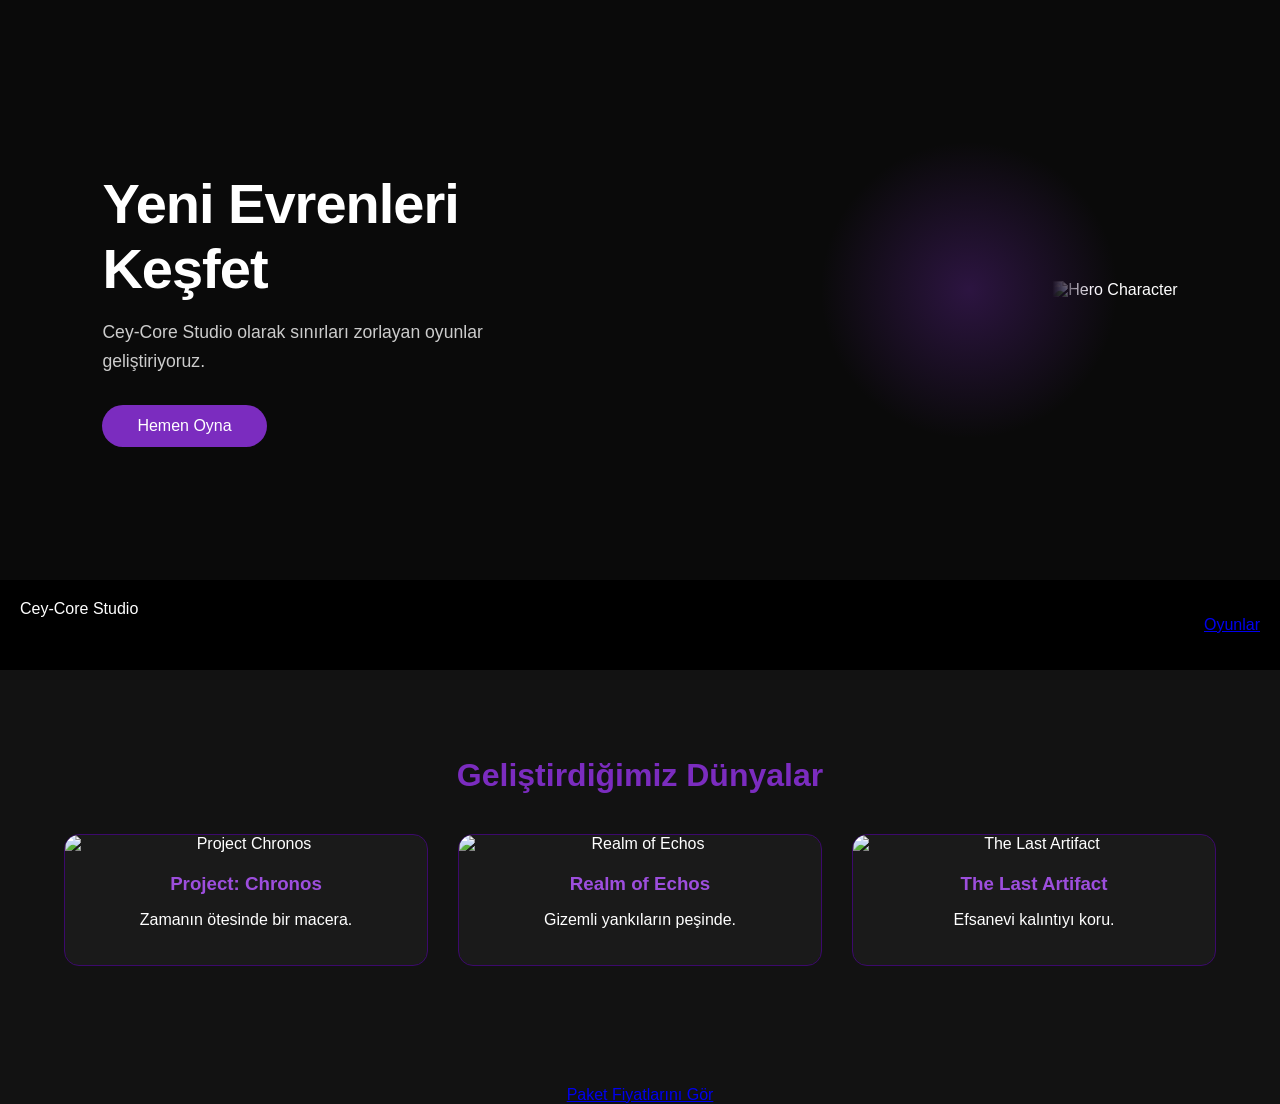
==== index.html @ 333a1ad8 "Add files via upload" ====
<!DOCTYPE html>
<html lang="tr">
<head>
    <meta charset="UTF-8">
    <title>Cey-Core Studio</title>
    <link rel="stylesheet" href="style.css">
</head>
<body>
    <header class="hero-container">
    <div class="hero-content">
        <h1>Yeni Evrenleri Keşfet</h1>
        <p>Cey-Core Studio olarak sınırları zorlayan oyunlar geliştiriyoruz.</p>
        <button class="hero-btn">Hemen Oyna</button>
    </div>
    <div class="hero-visual">
        <img src="img/anarobot.png" alt="Hero Character">
        <div class="visual-overlay"></div> </div>
</header>

    <nav class="navbar">
        <div class="logo">Cey-Core Studio</div>
        <ul class="nav-links">
            <li><a href="#">Oyunlar</a></li>
        </ul>
    </nav>

    <section class="games-section">
    <h2>Geliştirdiğimiz Dünyalar</h2>
    <div class="games-grid">
        <div class="game-item">
            <img src="img/chronos.png" alt="Project Chronos">
            <div class="game-info">
                <h3>Project: Chronos</h3>
                <p>Zamanın ötesinde bir macera.</p>
            </div>
        </div>
        <div class="game-item">
            <img src="img/echos.png" alt="Realm of Echos">
            <div class="game-info">
                <h3>Realm of Echos</h3>
                <p>Gizemli yankıların peşinde.</p>
            </div>
        </div>
        <div class="game-item">
            <img src="img/artifact.png" alt="The Last Artifact">
            <div class="game-info">
                <h3>The Last Artifact</h3>
                <p>Efsanevi kalıntıyı koru.</p>
            </div>
        </div>
    </div>
</section>

    <footer>
        <a href="task2.html">Paket Fiyatlarını Gör</a>
    </footer>

</body>
</html>
---- style.css ----
body {
    background-color: #121212; 
    color: white;
    margin: 0;
    font-family: sans-serif;
}

/* Navbar Düzeni: Elemanları yan yana dizmek için Flexbox kullanıldı */
.navbar {
    display: flex; 
    justify-content: space-between; /* logoyu en sola, menü linklerini en sağa yaslamak için kullandım*/
    padding: 20px;
    background: #000;
}

.nav-links {
    display: flex; /* Linkleri yan yana dizmek için */
    list-style: none;
}

/* HERO ALANI: Görseldeki gibi yan yana dizilim */
.hero-container {
    display: flex; /* İçerikleri yan yana dizmek için Flexbox kullanımı */
    align-items: center; /* Dikeyde ortalama */
    justify-content: space-between; /* Metin ve görsel arasına mesafe koyar */
    background-color: #0a0a0a; /* Çok koyu zemin */
    min-height: 500px;
    padding: 40px 8%;
    overflow: hidden;
}

.hero-content {
    flex: 1; /* Sol tarafın alanı kaplaması */
    z-index: 2;
}

.hero-content h1 {
    font-size: 3.5rem;
    font-weight: bold;
    margin-bottom: 15px;
    letter-spacing: -1px;
}

.hero-content p {
    font-size: 1.1rem;
    color: #cccccc;
    max-width: 450px;
    line-height: 1.6;
    margin-bottom: 30px;
}

/* "Hemen Oyna" Butonu Stili */
.hero-btn {
    background-color: #7b2cbf; /* Cey-Core Moru */
    color: white;
    border: none;
    padding: 12px 35px;
    border-radius: 25px;
    font-size: 1rem;
    cursor: pointer;
    transition: 0.3s;
}

.hero-btn:hover {
    background-color: #9d4edd;
    box-shadow: 0 0 15px rgba(123, 44, 191, 0.6);
}

/* SAĞ TARAF: Görsel ve Işık Efekti */
.hero-visual {
    flex: 1.2; /* Görsel alanını biraz daha geniş tutuyoruz */
    position: relative;
    display: flex;
    justify-content: flex-end;
}

.hero-visual img {
    max-width: 90%; /* Görselin devasa olmasını engeller */
    height: auto;
    mask-image: linear-gradient(to left, black 70%, transparent 100%); /* Görselin metne doğru yumuşakça silinmesi */
    -webkit-mask-image: linear-gradient(to left, black 70%, transparent 100%);
}

/* Görseldeki mor parlamayı simüle eden gölge */
.visual-overlay {
    position: absolute;
    top: 50%;
    right: 10%;
    width: 300px;
    height: 300px;
    background: radial-gradient(circle, rgba(123, 44, 191, 0.3) 0%, transparent 70%);
    z-index: 1;
    transform: translateY(-50%);
}

/* Mobilde görseldeki gibi düzenin bozulmamasını sağlamak için; */
@media (max-width: 992px) {
    .hero-container {
        flex-direction: column; /* linklerin otomatik olarak alt alta dizilmesini sağlama */
        text-align: center;
        padding-top: 80px;
    }
    .hero-content { margin-bottom: 40px; }
    .hero-visual { justify-content: center; }
}

/* Ana kapsayıcıyı Flexbox yaparak kartları yan yana dizme */
.pricing-wrapper {
    display: flex; /* Kartları yan yana getirmek için */
    justify-content: center; /* Kartları yatayda ortalar */
    align-items: stretch; /* Kart boylarını eşitler */
    gap: 25px; /* Kartlar arası boşluk */
    flex-wrap: wrap; /* Mobilde kartların alt alta görünmesini sağlar */
    padding: 40px 20px;
}

/* Kartların tasarımı */
.card {
    background-color: #1e1e1e; 
    border: 2px solid #7b2cbf; 
    padding: 25px;
    border-radius: 15px;
    width: 300px; /* Kart genişliği */
    text-align: center;
    transition: all 0.3s ease;
    display: flex;
    flex-direction: column; /* Kart içeriğini dikey dizmek için */
}

/* Popüler (Profesyonel) kartı daha beirgin yapmak için */
.card.popular {
    border-color: #9d4edd;
    box-shadow: 0 0 15px rgba(157, 78, 221, 0.4);
    transform: scale(1.05); /* Diğerlerinden biraz daha büyük görünsün diye */
}

.card:hover {
    transform: translateY(-10px);
    box-shadow: 0 10px 25px rgba(123, 44, 191, 0.6);
}

/* Liste elemanlarını (Özellikleri) düzenleme */
.card-body ul {
    list-style: none; /* Noktaları kaldırır */
    padding: 0;
    margin: 20px 0;
    text-align: left; /* Özellikleri sola yasla */
}

.card-body li {
    margin-bottom: 10px;
    font-size: 0.9rem;
}

.card-body li.disabled {
    color: #555; /* Devre dışı özelliklerin sönük görünmesi için*/
    text-decoration: line-through;
}

/* Buton Tasarımı */
.btn {
    display: block;
    padding: 12px;
    background-color: transparent;
    border: 2px solid #7b2cbf;
    color: white;
    text-decoration: none;
    border-radius: 8px;
    margin-top: auto;
}

.btn-primary {
    background-color: #7b2cbf;
}

/* MOBİL UYUM */
@media (max-width: 768px) {
    .pricing-wrapper {
        flex-direction: column; /* Mobilde kartları dikey dizmek için */
        align-items: center;
    }
    .card.popular {
        transform: scale(1); /* Mobilde büyütmeyi iptal etmek için */
    }
}

/* OYUNLAR GRID YAPISI */

.games-section {
    padding: 60px 5%;
    text-align: center;
}

.games-section h2 {
    color: #7b2cbf;
    margin-bottom: 40px;
    font-size: 2rem;
}

/* CSS Grid Kullanımı: Masaüstünde 3 sütunlu yapı */
.games-grid {
    display: grid; /* Izgara modeli */
    grid-template-columns: repeat(3, 1fr); /* 3 eşit genişlikte sütun oluşturmak için */
    gap: 30px; /* Elemanlar arası boşluk oluşturmak için */
}

.game-item {
    background-color: #1a1a1a;
    border-radius: 15px;
    overflow: hidden; /* Resmin köşelerden taşmaması için */
    border: 1px solid #3c096c;
    transition: transform 0.3s ease;
}

.game-item:hover {
    transform: scale(1.03);
    border-color: #7b2cbf;
}

.game-item img {
    width: 100%;
    height: auto;
    display: block;
}

.game-info {
    padding: 20px;
}

.game-info h3 {
    margin: 0 0 10px 0;
    color: #9d4edd;
}

/* Tablet ve Mobil Uyumu */
@media (max-width: 992px) {
    .hero-container {
        flex-direction: column;
        text-align: center;
        padding-top: 80px;
    }
    .hero-content { margin-bottom: 40px; }
    .hero-visual { justify-content: center; }

    /* Navigasyon linkleri için ekleme */
    .nav-links {
        display: flex;
        flex-direction: column;
        align-items: center;
        padding: 0;
        gap: 10px; /* Linkler arası biraz boşluk */
    }
}

@media (max-width: 600px) {
    .games-grid {
        grid-template-columns: 1fr; /* Mobilde tek sütun olması için */
    }
}
footer {
    display: flex;
    justify-content: center;
    margin-top: 60px;
}
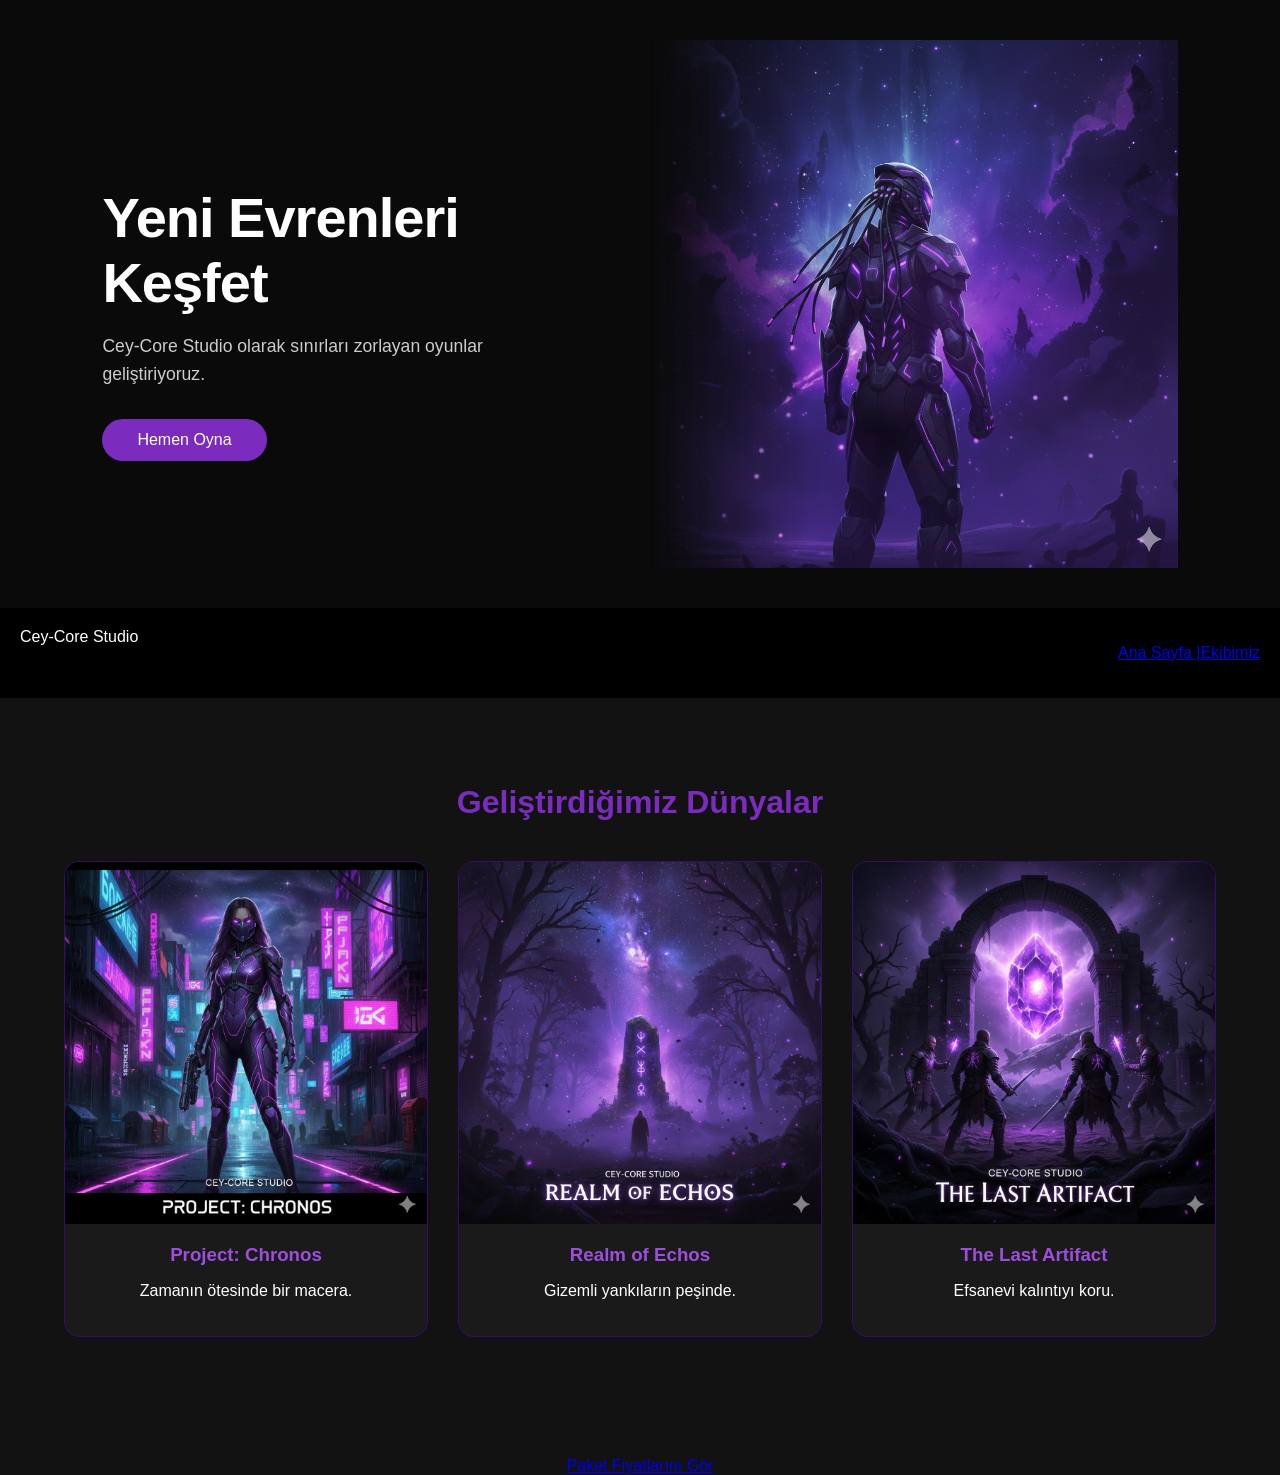
==== commit bbe1c947: "Add team section index.html" ====
--- a/index.html
+++ b/index.html
@@ -1,59 +1,64 @@
 <!DOCTYPE html>
 <html lang="tr">
+
 <head>
     <meta charset="UTF-8">
     <title>Cey-Core Studio</title>
     <link rel="stylesheet" href="style.css">
 </head>
+
 <body>
     <header class="hero-container">
-    <div class="hero-content">
-        <h1>Yeni Evrenleri Keşfet</h1>
-        <p>Cey-Core Studio olarak sınırları zorlayan oyunlar geliştiriyoruz.</p>
-        <button class="hero-btn">Hemen Oyna</button>
-    </div>
-    <div class="hero-visual">
-        <img src="img/anarobot.png" alt="Hero Character">
-        <div class="visual-overlay"></div> </div>
-</header>
+        <div class="hero-content">
+            <h1>Yeni Evrenleri Keşfet</h1>
+            <p>Cey-Core Studio olarak sınırları zorlayan oyunlar geliştiriyoruz.</p>
+            <button class="hero-btn">Hemen Oyna</button>
+        </div>
+        <div class="hero-visual">
+            <img src="anarobot.png" alt="Hero Character">
+            <div class="visual-overlay"></div>
+        </div>
+    </header>
 
     <nav class="navbar">
         <div class="logo">Cey-Core Studio</div>
         <ul class="nav-links">
-            <li><a href="#">Oyunlar</a></li>
+            <li><a href="index.html">Ana Sayfa | </a></li>
+            <li><a href="team.html"> Ekibimiz</a></li>
         </ul>
     </nav>
 
     <section class="games-section">
-    <h2>Geliştirdiğimiz Dünyalar</h2>
-    <div class="games-grid">
-        <div class="game-item">
-            <img src="img/chronos.png" alt="Project Chronos">
-            <div class="game-info">
-                <h3>Project: Chronos</h3>
-                <p>Zamanın ötesinde bir macera.</p>
+        <h2>Geliştirdiğimiz Dünyalar</h2>
+        <div class="games-grid">
+            <div class="game-item">
+                <img src="chronos.png" alt="Project Chronos">
+                <div class="game-info">
+                    <h3>Project: Chronos</h3>
+                    <p>Zamanın ötesinde bir macera.</p>
+                </div>
+            </div>
+            <div class="game-item">
+                <img src="echos.png" alt="Realm of Echos">
+                <div class="game-info">
+                    <h3>Realm of Echos</h3>
+                    <p>Gizemli yankıların peşinde.</p>
+                </div>
+            </div>
+            <div class="game-item">
+                <img src="artifact.png" alt="The Last Artifact">
+                <div class="game-info">
+                    <h3>The Last Artifact</h3>
+                    <p>Efsanevi kalıntıyı koru.</p>
+                </div>
             </div>
         </div>
-        <div class="game-item">
-            <img src="img/echos.png" alt="Realm of Echos">
-            <div class="game-info">
-                <h3>Realm of Echos</h3>
-                <p>Gizemli yankıların peşinde.</p>
-            </div>
-        </div>
-        <div class="game-item">
-            <img src="img/artifact.png" alt="The Last Artifact">
-            <div class="game-info">
-                <h3>The Last Artifact</h3>
-                <p>Efsanevi kalıntıyı koru.</p>
-            </div>
-        </div>
-    </div>
-</section>
+    </section>
 
     <footer>
         <a href="task2.html">Paket Fiyatlarını Gör</a>
     </footer>
 
 </body>
-</html>+
+</html>
